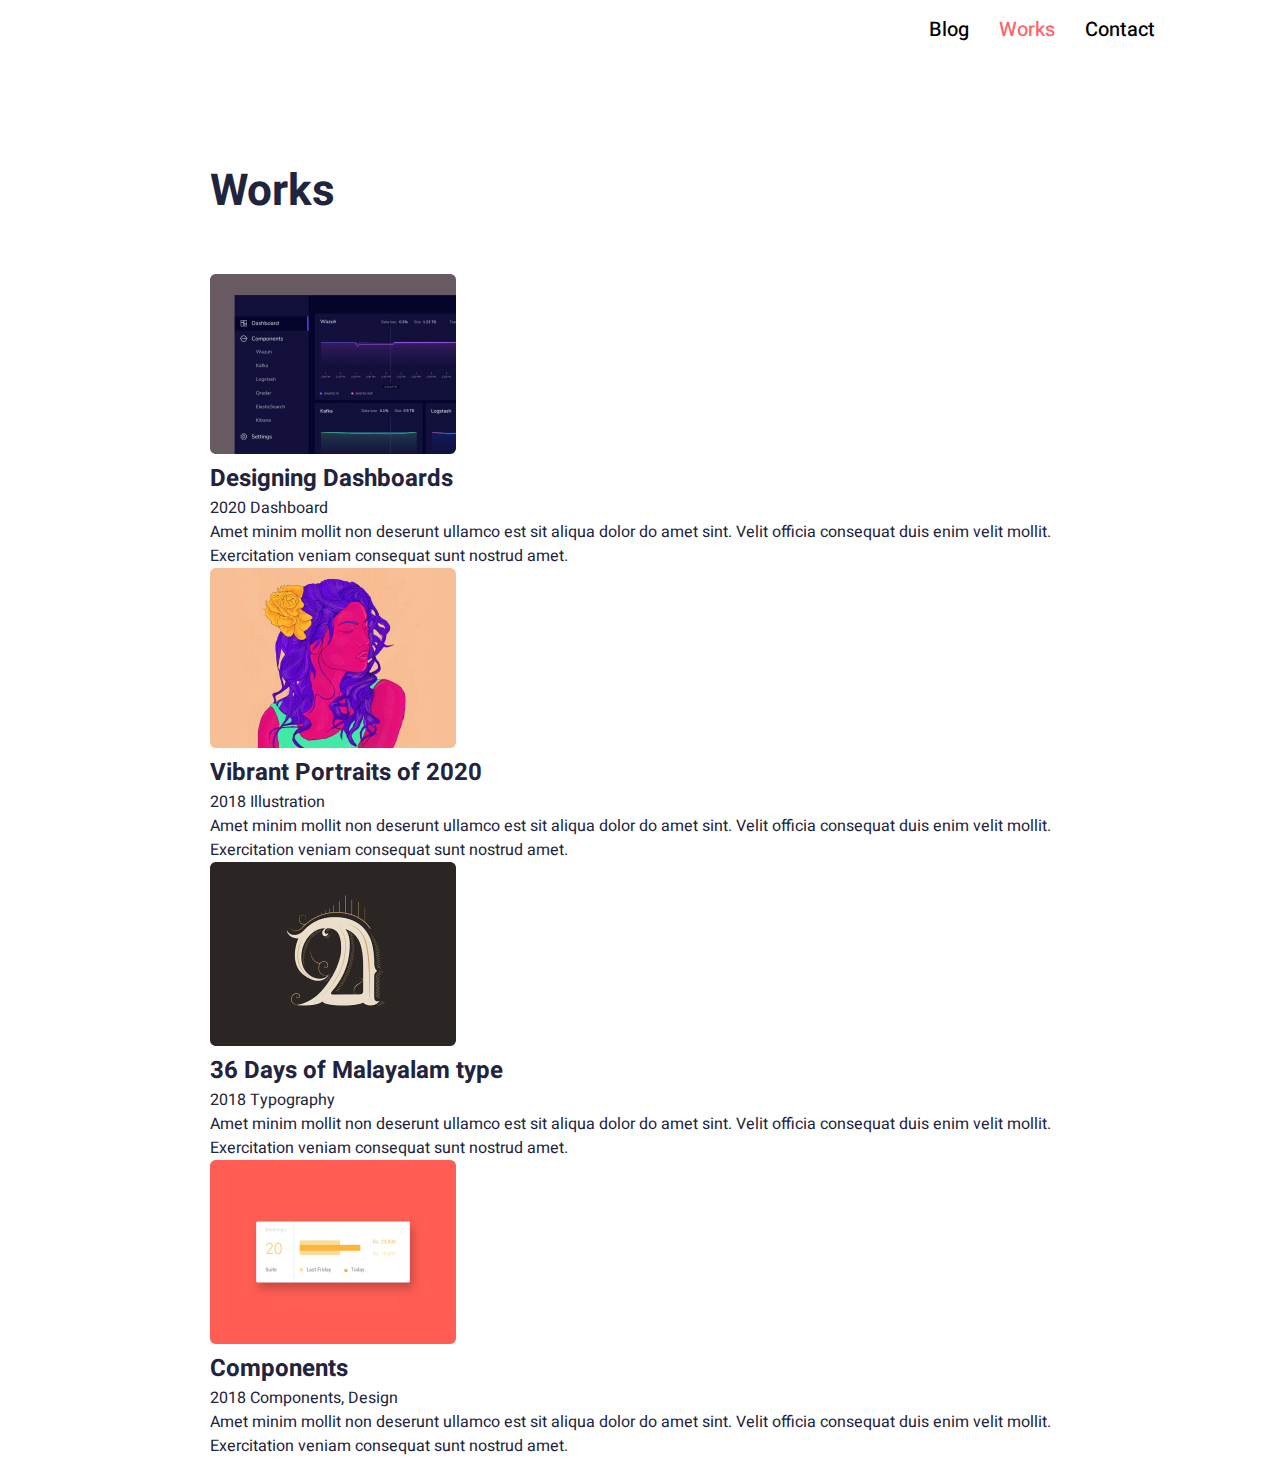
==== works.html @ 7874bec0 "add works page" ====
<!DOCTYPE html>
<html lang="en">
  <head>
    <meta charset="UTF-8" />
    <meta http-equiv="X-UA-Compatible" content="IE=edge" />
    <meta name="viewport" content="width=device-width, initial-scale=1.0" />
    <title>Works</title>
    <link rel="stylesheet" href="./styles.css" />
    <link rel="preconnect" href="https://fonts.googleapis.com" />
    <link rel="preconnect" href="https://fonts.gstatic.com" crossorigin />
    <link
      href="https://fonts.googleapis.com/css2?family=Heebo:wght@400;500;700&display=swap"
      rel="stylesheet"
    />
  </head>
  <body>
    <header>
      <nav class="menu">
        <button class="burger"></button>
        <a class="menu__item" href="./blog.html">Blog</a>
        <a class="menu__item active" href="">Works</a>
        <a class="menu__item" href="">Contact</a>
      </nav>
    </header>
    <main>
      <div class="container">
        <section class="works-page">
          <h1 class="page-title">Works</h1>

          <ul>
            <li class="work-item">
              <img src="./images/work-1.jpg" alt="work image" />
              <div>
                <h2 class="work-item__title">Designing Dashboards</h2>
                <span class="work-item__year">2020</span>
                <span class="work-item__descr">Dashboard</span>
                <p class="work-item__text">
                  Amet minim mollit non deserunt ullamco est sit aliqua dolor do
                  amet sint. Velit officia consequat duis enim velit mollit.
                  Exercitation veniam consequat sunt nostrud amet.
                </p>
              </div>
            </li>
            <li class="work-item">
              <img src="./images/work-2.jpg" alt="work image" />
              <div>
                <h2 class="work-item__title">Vibrant Portraits of 2020</h2>
                <span class="work-item__year">2018</span>
                <span class="work-item__descr">Illustration</span>
                <p class="work-item__text">
                  Amet minim mollit non deserunt ullamco est sit aliqua dolor do
                  amet sint. Velit officia consequat duis enim velit mollit.
                  Exercitation veniam consequat sunt nostrud amet.
                </p>
              </div>
            </li>
            <li class="work-item">
              <img src="./images/work-3.jpg" alt="work image" />
              <div>
                <h2 class="work-item__title">36 Days of Malayalam type</h2>
                <span class="work-item__year">2018</span>
                <span class="work-item__descr">Typography</span>
                <p class="work-item__text">
                  Amet minim mollit non deserunt ullamco est sit aliqua dolor do
                  amet sint. Velit officia consequat duis enim velit mollit.
                  Exercitation veniam consequat sunt nostrud amet.
                </p>
              </div>
            </li>
            <li class="work-item">
              <img src="./images/work-4.jpg" alt="work image" />
              <div>
                <h2 class="work-item__title">Components</h2>
                <span class="work-item__year">2018</span>
                <span class="work-item__descr">Components, Design</span>
                <p class="work-item__text">
                  Amet minim mollit non deserunt ullamco est sit aliqua dolor do
                  amet sint. Velit officia consequat duis enim velit mollit.
                  Exercitation veniam consequat sunt nostrud amet.
                </p>
              </div>
            </li>
          </ul>
        </section>
      </div>
    </main>
  </body>
</html>
---- styles.css ----
/* Common styles */

* {
  box-sizing: border-box;
}

body {
  margin: 0;
  font-family: "Heebo", sans-serif;
  color: #21243d;
}

a {
  text-decoration: none;
}

h1,
h2,
h3,
h4,
h5,
h6,
p {
  margin: 0;
}

ul {
  margin: 0;
  padding: 0;
  list-style: none;
}

.container {
  max-width: 860px;
  margin: 0 auto;
}

/* Header styles */

header {
  margin-bottom: 100px;
}

.menu {
  display: flex;
  justify-content: flex-end;
  max-width: 1150px;
  margin: 0 auto;
  padding: 0 45px;
}

.menu__item {
  padding: 15px;
  color: #000000;
  font-weight: 500;
  font-size: 20px;
}

.menu__item.active {
  color: #ff6464;
}

.burger {
  display: none;
  width: 30px;
  height: 20px;
  background-image: url("./images/menu.svg");
  border: none;
  background-color: transparent;
  cursor: pointer;
}

@media (max-width: 375px) {
  header {
    margin-bottom: 45px;
  }

  .menu {
    padding-top: 20px;
    padding-right: 20px;
  }

  .menu__item {
    display: none;
  }

  .burger {
    display: block;
  }
}

/* Blog page styles */

.blog-page {
  max-width: 700px;
  margin: 0 auto;
  padding: 0 15px;
}

.page-title {
  margin-bottom: 50px;
  font-size: 44px;
}

.blog-item {
  padding-bottom: 20px;
  border-bottom: 1px solid #e0e0e0;
  margin-bottom: 30px;
}

.blog-item__title {
  margin-bottom: 15px;
  font-weight: 500;
  font-size: 30px;
}

.blog-item__date {
  font-size: 20px;
  padding-right: 20px;
  border-right: 1px solid #000000;
}

.blog-item__tech {
  font-size: 20px;
  padding-left: 20px;
  color: #8695a4;
}

.blog-item__text {
  max-width: 620px;
  margin-top: 10px;
  font-size: 16px;
}

@media (max-width: 375px) {
  .page-title {
    font-size: 30px;
    margin-bottom: 30px;
  }

  .blog-item {
    margin-bottom: 20px;
  }

  .blog-item__title {
    font-size: 26px;
    margin-bottom: 8px;
  }

  .blog-item__date {
    font-size: 16px;
    padding-right: 15px;
  }

  .blog-item__tech {
    font-size: 16px;
    padding-left: 15px;
  }

  .blog-item__text {
    margin-top: 15px;
  }
}
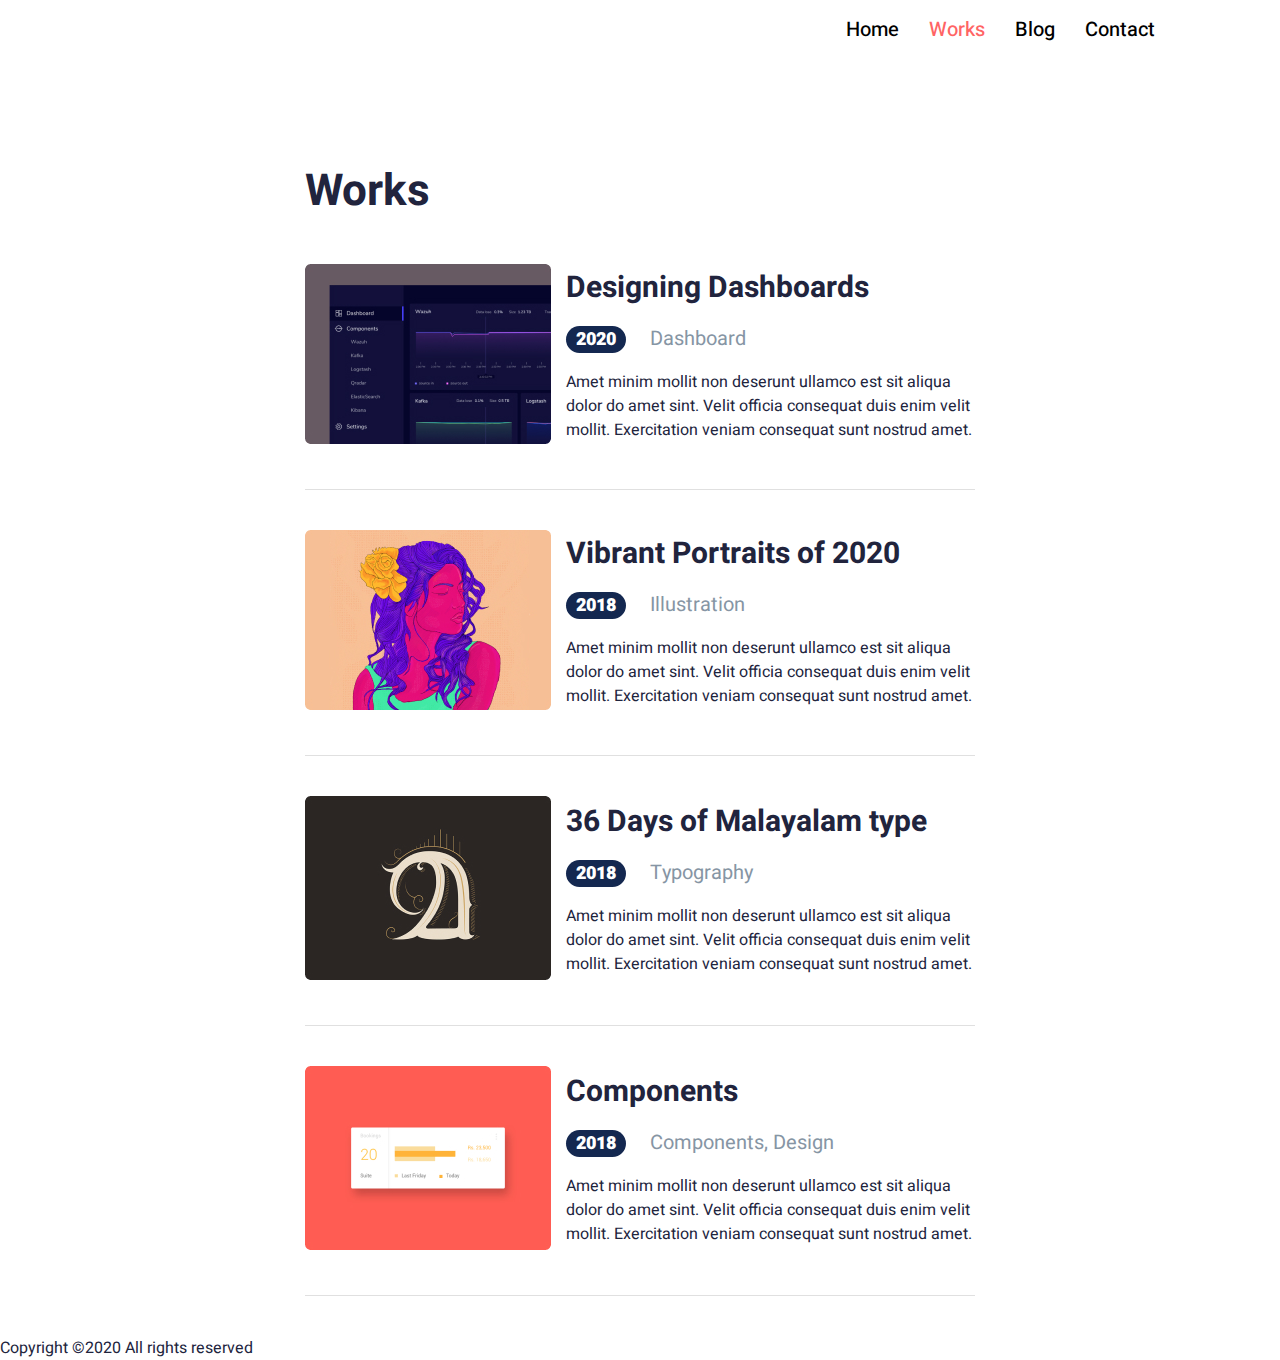
==== commit 14512667: "add footer to works page" ====
--- a/works.html
+++ b/works.html
@@ -17,11 +17,13 @@
     <header>
       <nav class="menu">
         <button class="burger"></button>
+        <a class="menu__item" href="/">Home</a>
+        <a class="menu__item active" href="">Works</a>
         <a class="menu__item" href="./blog.html">Blog</a>
-        <a class="menu__item active" href="">Works</a>
-        <a class="menu__item" href="">Contact</a>
+        <a class="menu__item" href="#social">Contact</a>
       </nav>
     </header>
+
     <main>
       <div class="container">
         <section class="works-page">
@@ -84,5 +86,23 @@
         </section>
       </div>
     </main>
+
+    <footer class="page-footer">
+      <ul class="social-list" id="social">
+        <li class="social-list__item">
+          <a class="icon fb" href=""></a>
+        </li>
+        <li class="social-list__item">
+          <a class="icon inst" href=""></a>
+        </li>
+        <li class="social-list__item">
+          <a class="icon tw" href=""></a>
+        </li>
+        <li class="social-list__item">
+          <a class="icon in" href=""></a>
+        </li>
+      </ul>
+      <p>Copyright ©2020 All rights reserved</p>
+    </footer>
   </body>
 </html>
--- a/styles.css
+++ b/styles.css
@@ -161,3 +161,86 @@
     margin-top: 15px;
   }
 }
+
+/* Works page styles */
+
+.works-page {
+  max-width: 700px;
+  margin: 0 auto;
+  padding: 0 15px;
+}
+
+.works-page .page-title {
+  margin-bottom: 40px;
+}
+
+.work-item {
+  display: flex;
+  align-items: center;
+  padding-bottom: 45px;
+  margin-bottom: 40px;
+  border-bottom: 1px solid #e0e0e0;
+}
+
+.work-item img {
+  margin-right: 15px;
+}
+
+.work-item__title {
+  font-size: 30px;
+  line-height: 44px;
+}
+
+.work-item__year {
+  font-weight: 900;
+  font-size: 18px;
+  line-height: 60px;
+  color: #ffffff;
+  background-color: #142850;
+  border-radius: 16px;
+  padding: 0px 10px;
+  margin-right: 20px;
+}
+
+.work-item__descr {
+  font-size: 20px;
+  line-height: 29px;
+  color: #8695a4;
+}
+
+.work-item__text {
+  font-size: 16px;
+  line-height: 24px;
+}
+
+@media (max-width: 375px) {
+  .works-page ul {
+    display: flex;
+    flex-direction: column;
+    align-items: center;
+  }
+
+  .work-item {
+    flex-direction: column;
+    gap: 15px;
+    width: 340px;
+    padding-bottom: 20px;
+    margin-bottom: 22px;
+  }
+
+  .work-item img {
+    width: 100%;
+    height: 230px;
+    margin-right: 0;
+  }
+
+  .work-item__title {
+    font-size: 24px;
+    line-height: 30px;
+  }
+
+  .work-item__descr {
+    font-size: 16px;
+    line-height: 24px;
+  }
+}
